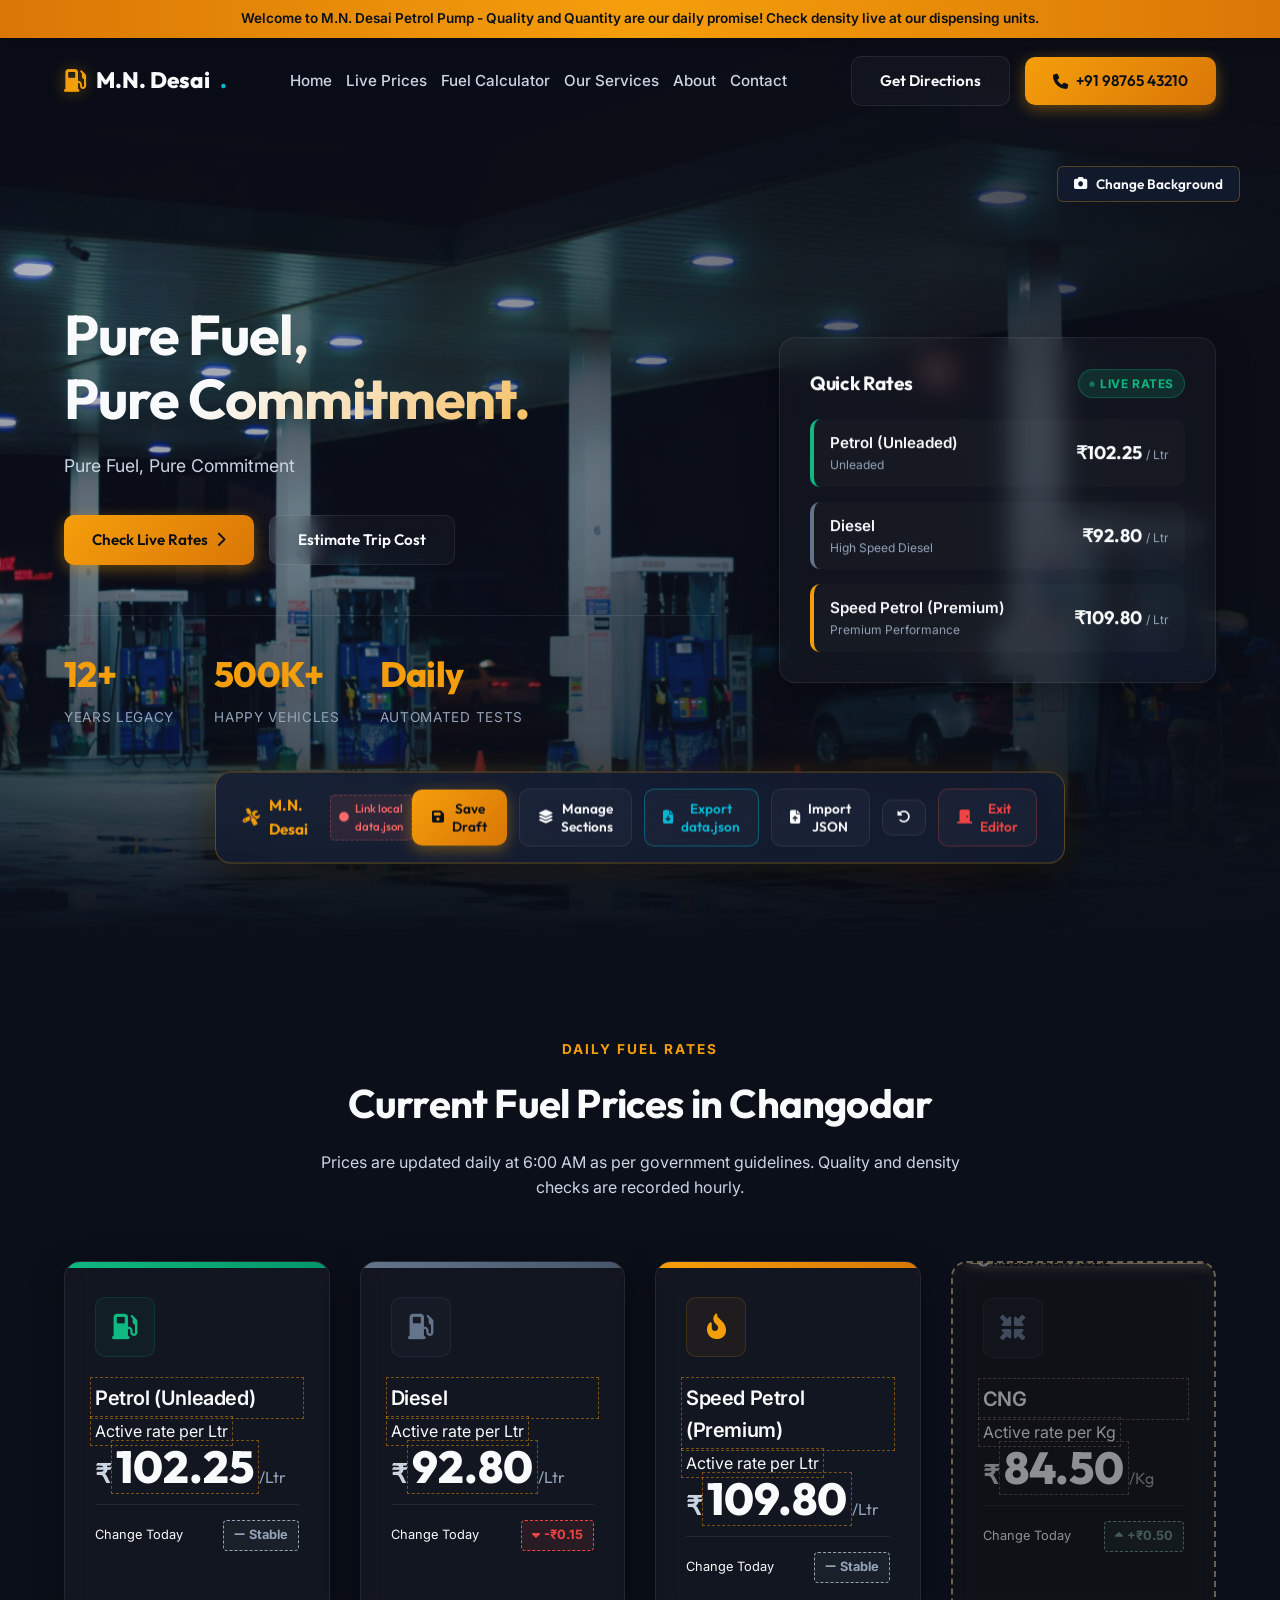
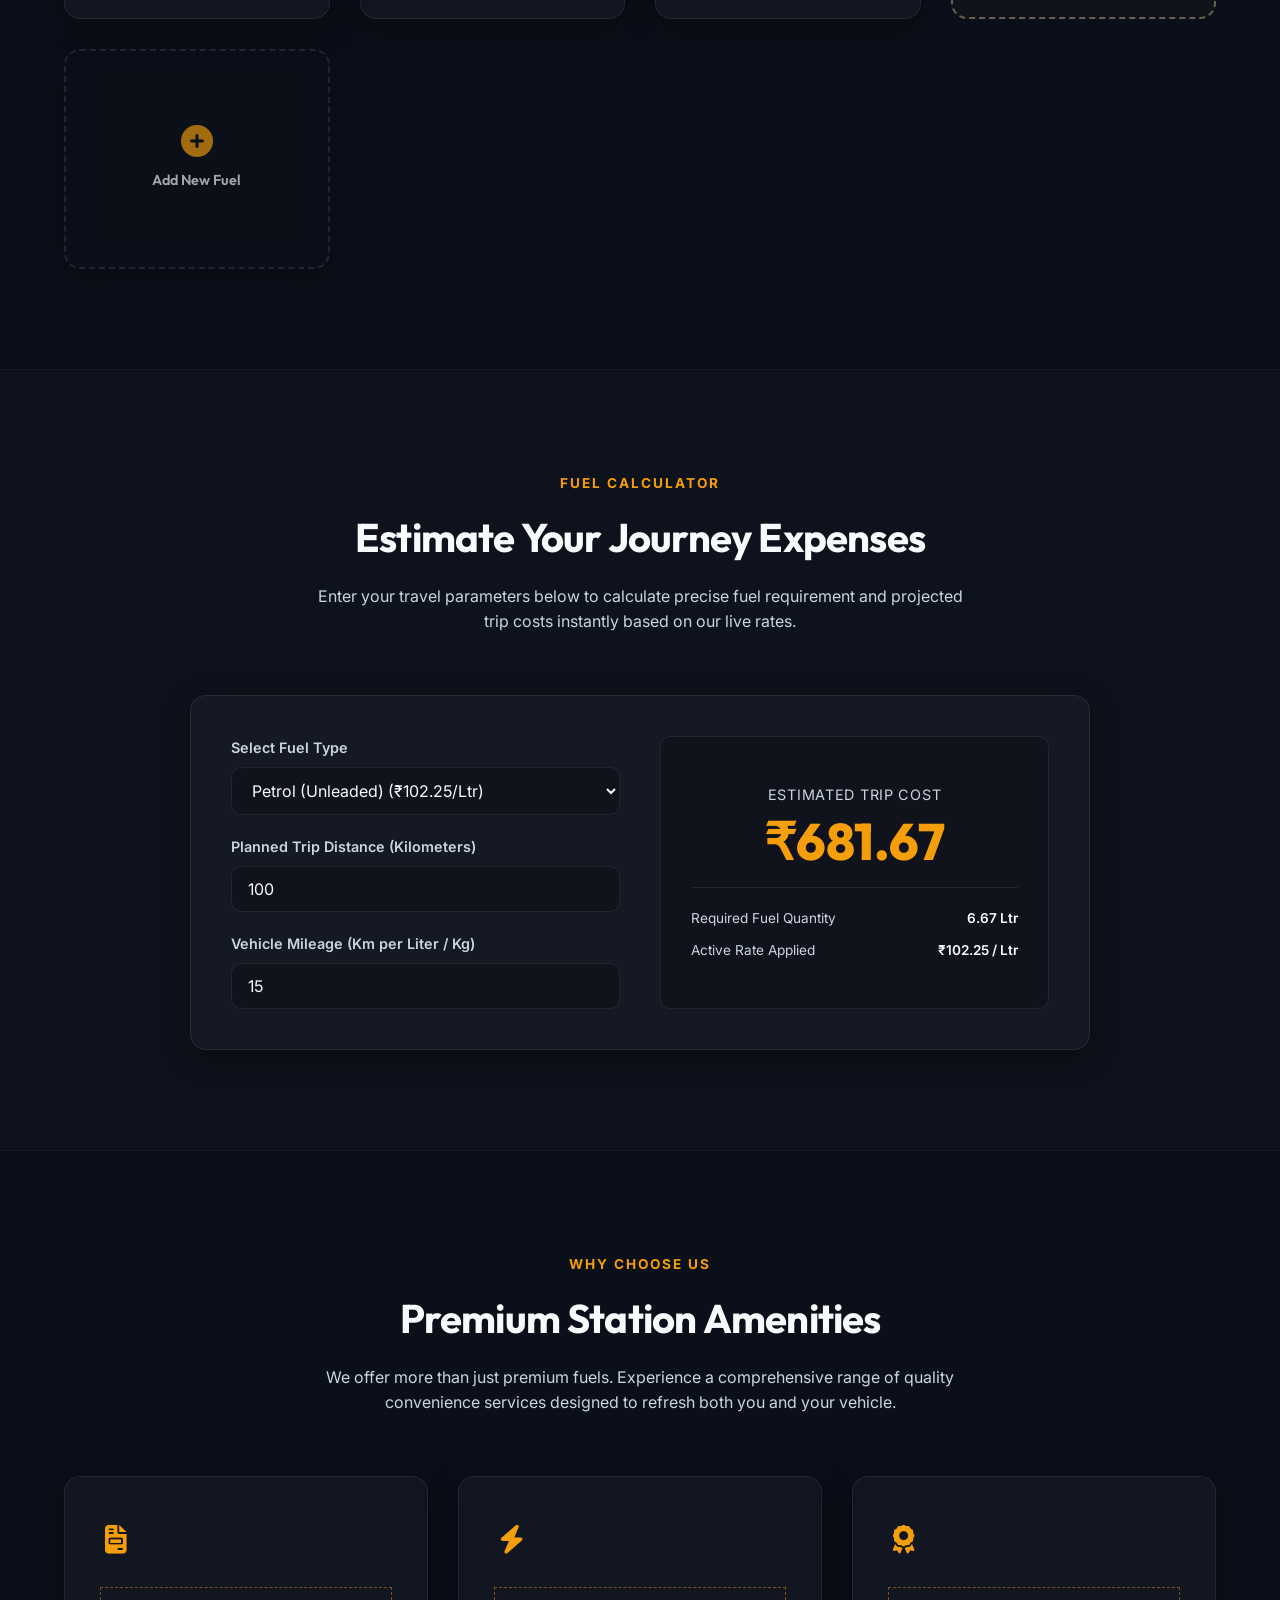
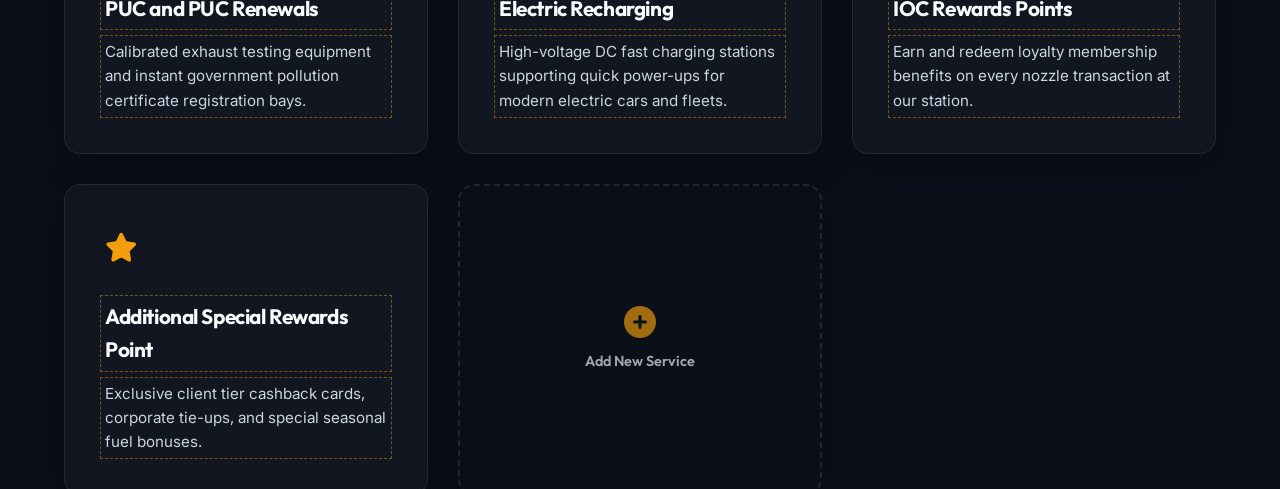
==== admin.html @ 721d1387 "first commit" ====
<!DOCTYPE html>
<html lang="en">
<head>
    <meta charset="UTF-8">
    <meta name="viewport" content="width=device-width, initial-scale=1.0">
    <title>Staff Portal Redirector | M.N. Desai</title>
    <link href="https://fonts.googleapis.com/css2?family=Outfit:wght@400;600;800&family=Inter:wght@400;600&display=swap" rel="stylesheet">
    <link rel="stylesheet" href="https://cdnjs.cloudflare.com/ajax/libs/font-awesome/6.4.0/css/all.min.css">
    <style>
        body {
            margin: 0;
            padding: 0;
            background: #0b0f19;
            color: #ffffff;
            font-family: 'Inter', sans-serif;
            display: flex;
            align-items: center;
            justify-content: center;
            height: 100vh;
            overflow: hidden;
        }
        .redirect-card {
            text-align: center;
            background: rgba(19, 28, 49, 0.4);
            border: 1px solid rgba(255, 255, 255, 0.08);
            backdrop-filter: blur(20px);
            padding: 40px;
            border-radius: 16px;
            max-width: 400px;
            box-shadow: 0 15px 35px rgba(0,0,0,0.5);
        }
        i {
            font-size: 3rem;
            color: #f59e0b;
            margin-bottom: 20px;
            animation: spin 2s linear infinite;
        }
        h2 {
            font-family: 'Outfit', sans-serif;
            font-size: 1.8rem;
            margin-bottom: 10px;
        }
        p {
            color: #94a3b8;
            font-size: 0.95rem;
            line-height: 1.5;
        }
        @keyframes spin {
            0% { transform: rotate(0deg); }
            100% { transform: rotate(360deg); }
        }
    </style>
</head>
<body>
    <div class="redirect-card">
        <i class="fa-solid fa-spinner"></i>
        <h2>Accessing Staff Portal</h2>
        <p>Verifying secure keys and establishing dynamic edit sessions. You are being redirected to the website in Edit Mode...</p>
    </div>

    <script>
        // Automatically set session authorization parameters
        sessionStorage.setItem("mndesai_admin_auth", "authenticated");
        
        // Redirect to main landing page with edit state parameters after a tiny transition delay
        setTimeout(() => {
            window.location.href = "index.html";
        }, 1200);
    </script>
</body>
</html>
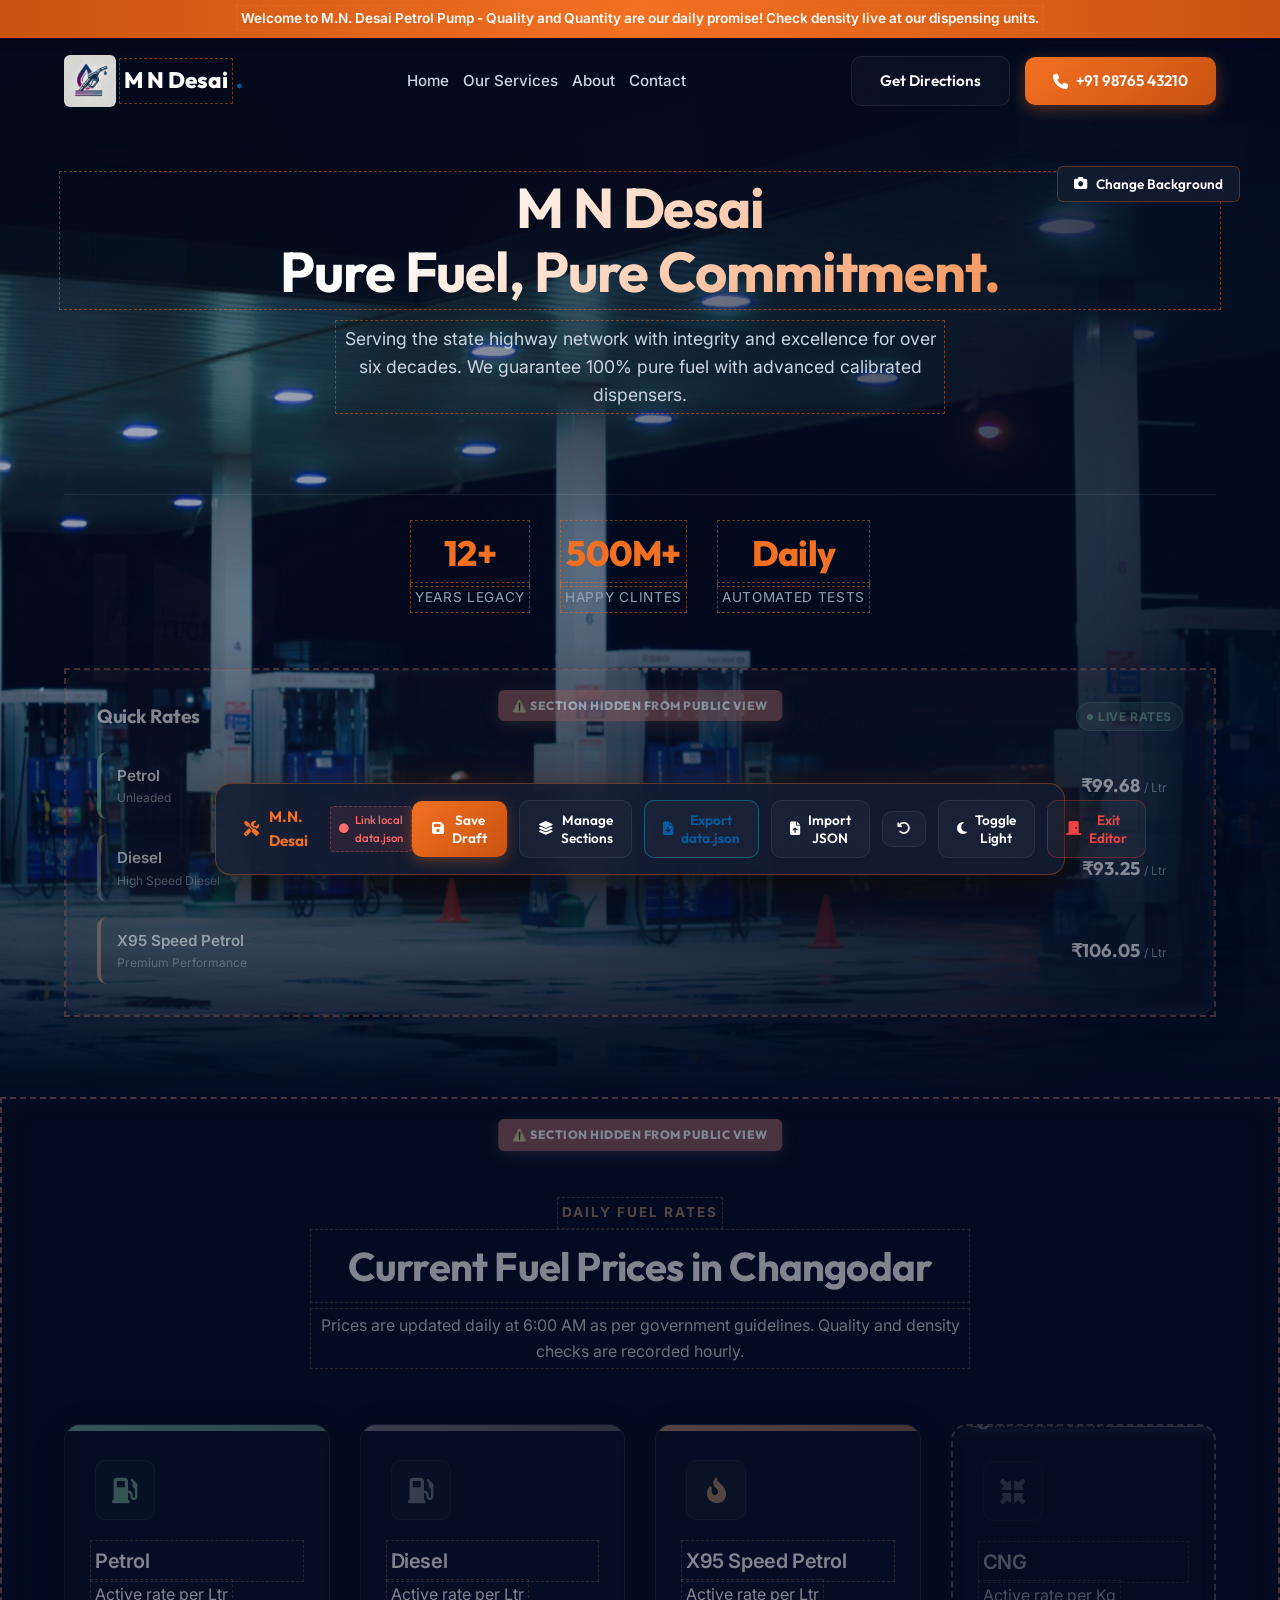
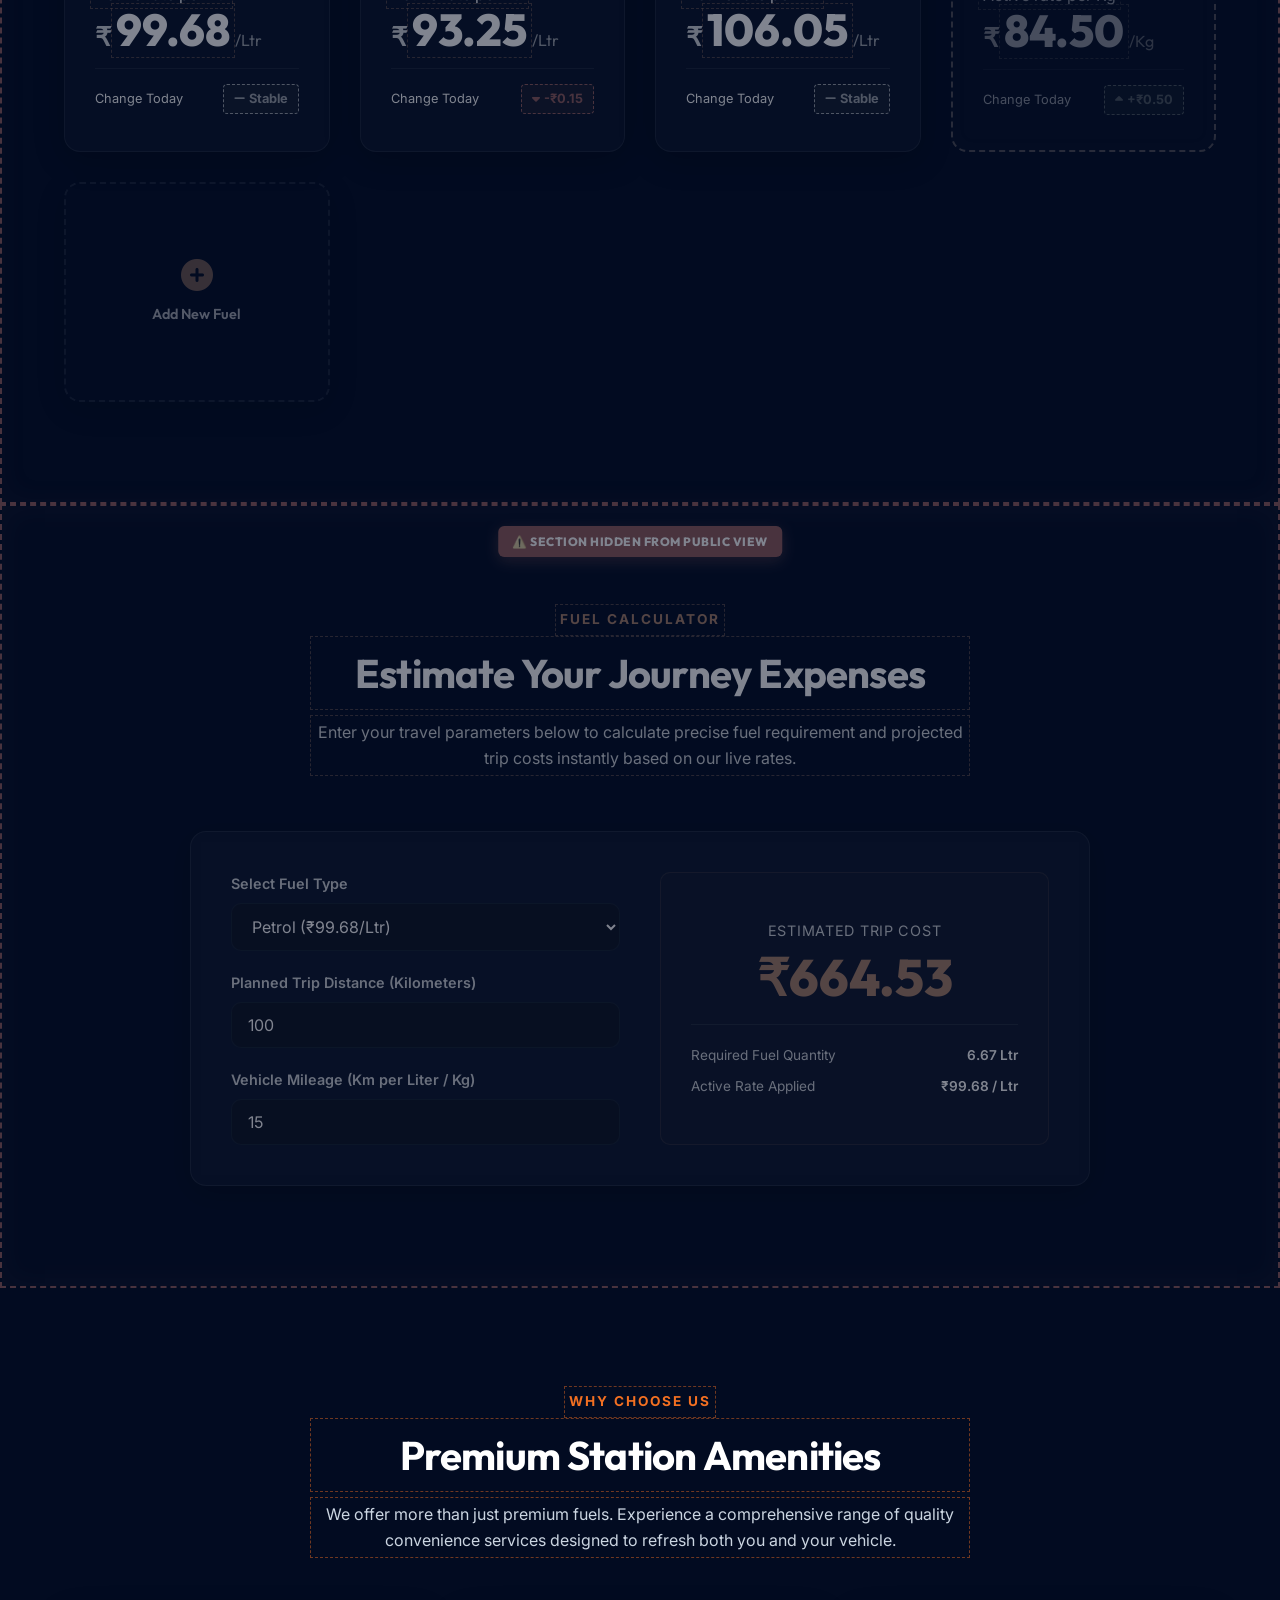
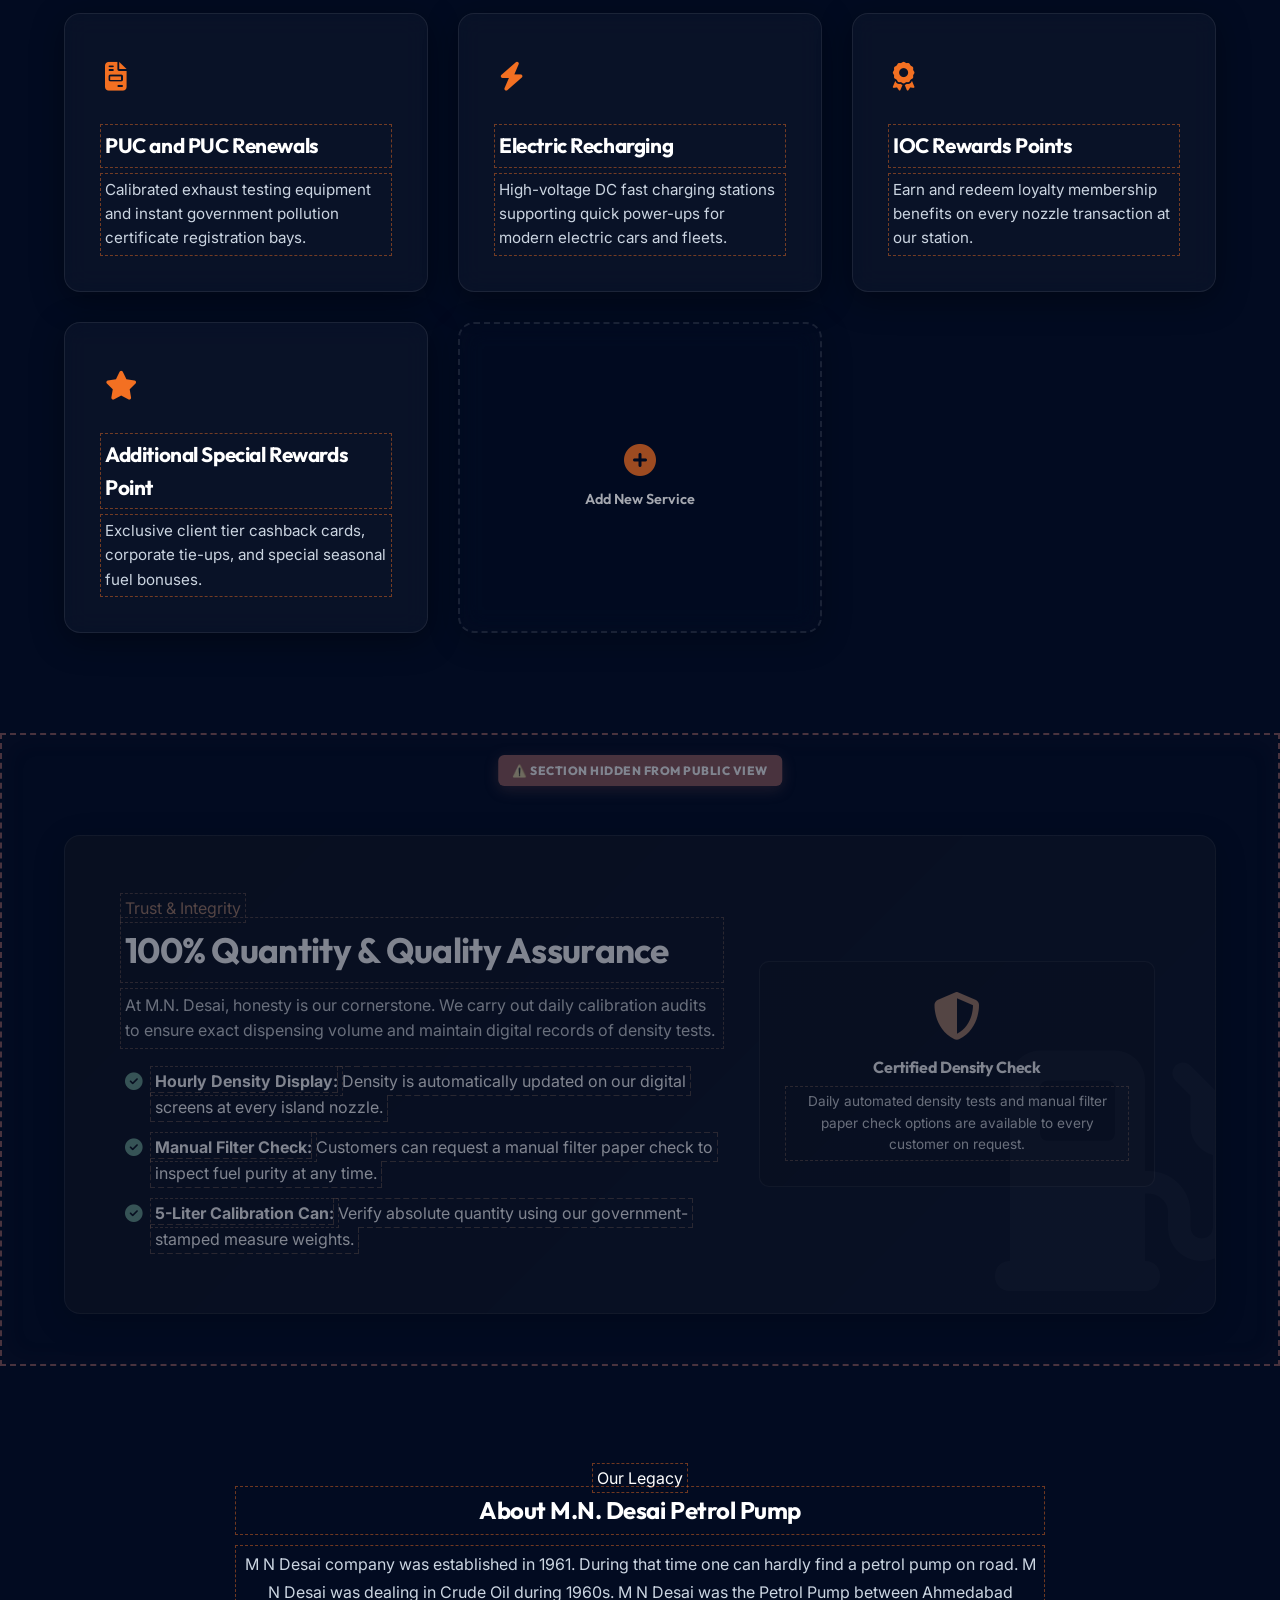
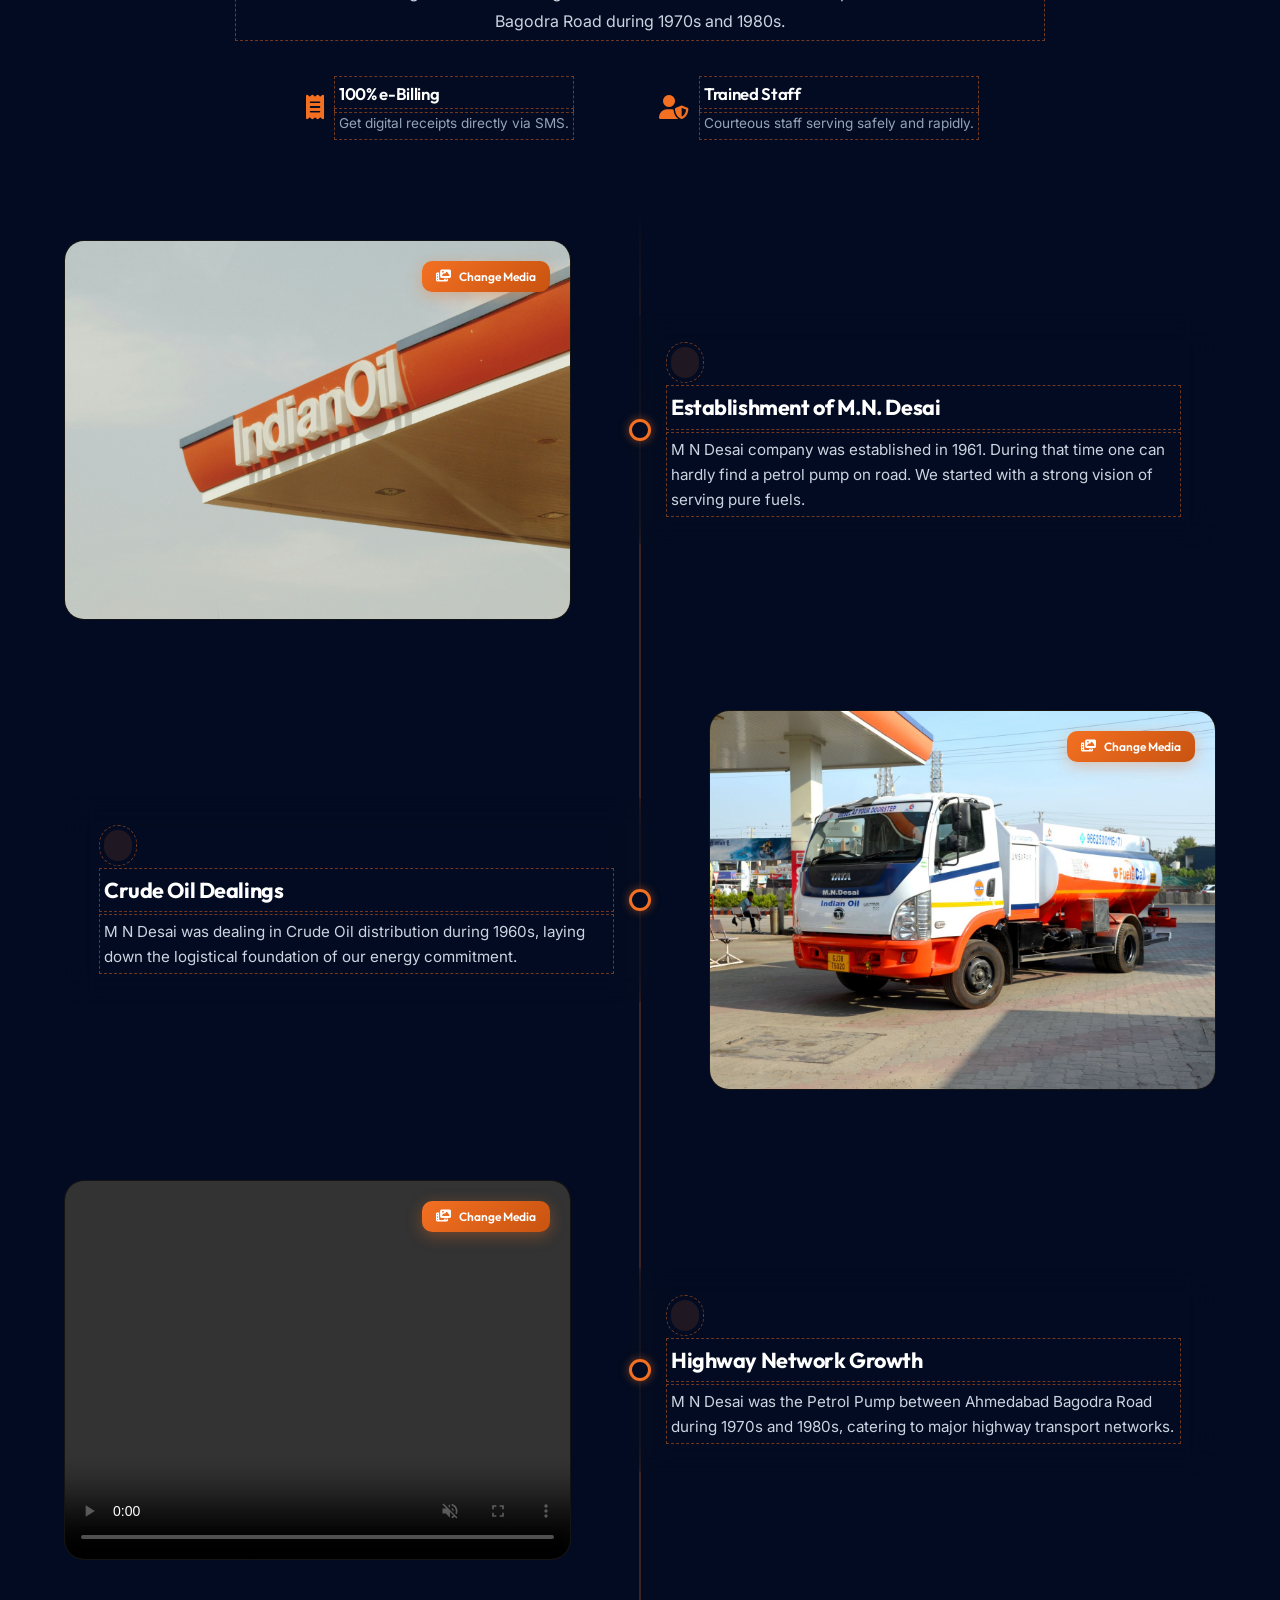
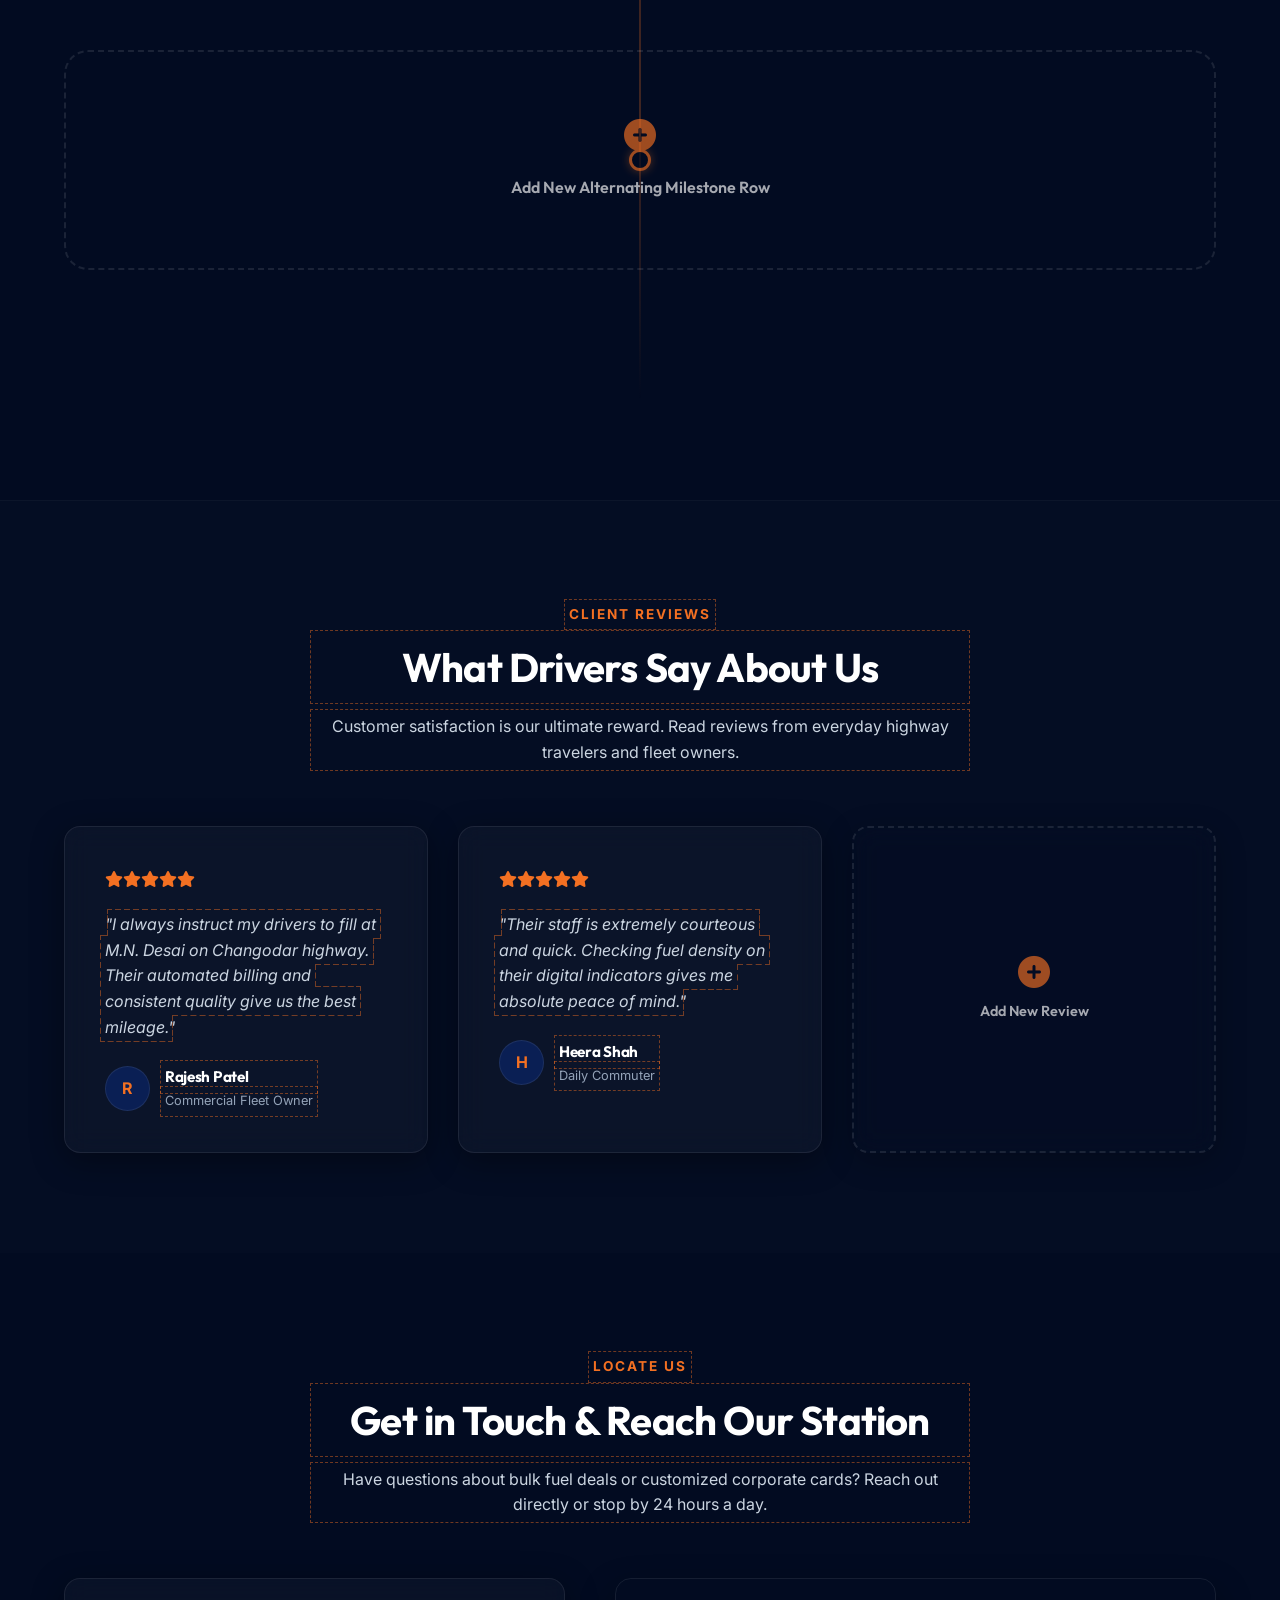
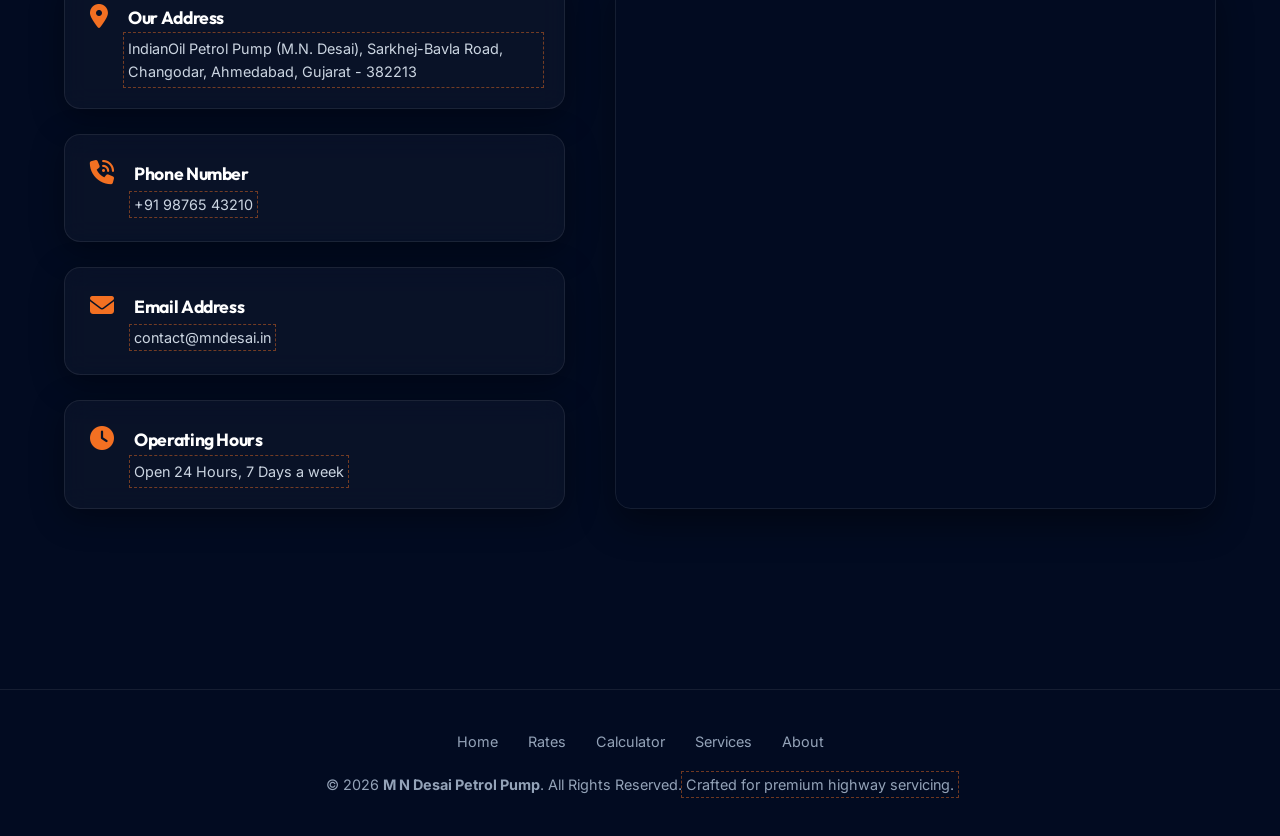
==== commit 6b2aef92: "final code" ====
--- a/admin.html
+++ b/admin.html
@@ -1,16 +1,18 @@
 <!DOCTYPE html>
 <html lang="en">
+
 <head>
     <meta charset="UTF-8">
     <meta name="viewport" content="width=device-width, initial-scale=1.0">
     <title>Staff Portal Redirector | M.N. Desai</title>
-    <link href="https://fonts.googleapis.com/css2?family=Outfit:wght@400;600;800&family=Inter:wght@400;600&display=swap" rel="stylesheet">
+    <link href="https://fonts.googleapis.com/css2?family=Outfit:wght@400;600;800&family=Inter:wght@400;600&display=swap"
+        rel="stylesheet">
     <link rel="stylesheet" href="https://cdnjs.cloudflare.com/ajax/libs/font-awesome/6.4.0/css/all.min.css">
     <style>
         body {
             margin: 0;
             padding: 0;
-            background: #0b0f19;
+            background: #020b21;
             color: #ffffff;
             font-family: 'Inter', sans-serif;
             display: flex;
@@ -19,53 +21,66 @@
             height: 100vh;
             overflow: hidden;
         }
+
         .redirect-card {
             text-align: center;
-            background: rgba(19, 28, 49, 0.4);
+            background: rgba(6, 21, 59, 0.4);
             border: 1px solid rgba(255, 255, 255, 0.08);
             backdrop-filter: blur(20px);
             padding: 40px;
             border-radius: 16px;
             max-width: 400px;
-            box-shadow: 0 15px 35px rgba(0,0,0,0.5);
+            box-shadow: 0 15px 35px rgba(0, 0, 0, 0.5);
         }
+
         i {
             font-size: 3rem;
-            color: #f59e0b;
+            color: #f37022;
             margin-bottom: 20px;
             animation: spin 2s linear infinite;
         }
+
         h2 {
             font-family: 'Outfit', sans-serif;
             font-size: 1.8rem;
             margin-bottom: 10px;
         }
+
         p {
             color: #94a3b8;
             font-size: 0.95rem;
             line-height: 1.5;
         }
+
         @keyframes spin {
-            0% { transform: rotate(0deg); }
-            100% { transform: rotate(360deg); }
+            0% {
+                transform: rotate(0deg);
+            }
+
+            100% {
+                transform: rotate(360deg);
+            }
         }
     </style>
 </head>
+
 <body>
     <div class="redirect-card">
         <i class="fa-solid fa-spinner"></i>
         <h2>Accessing Staff Portal</h2>
-        <p>Verifying secure keys and establishing dynamic edit sessions. You are being redirected to the website in Edit Mode...</p>
+        <p>Verifying secure keys and establishing dynamic edit sessions. You are being redirected to the website in Edit
+            Mode...</p>
     </div>
 
     <script>
         // Automatically set session authorization parameters
         sessionStorage.setItem("mndesai_admin_auth", "authenticated");
-        
+
         // Redirect to main landing page with edit state parameters after a tiny transition delay
         setTimeout(() => {
             window.location.href = "index.html";
         }, 1200);
     </script>
 </body>
-</html>
+
+</html>
